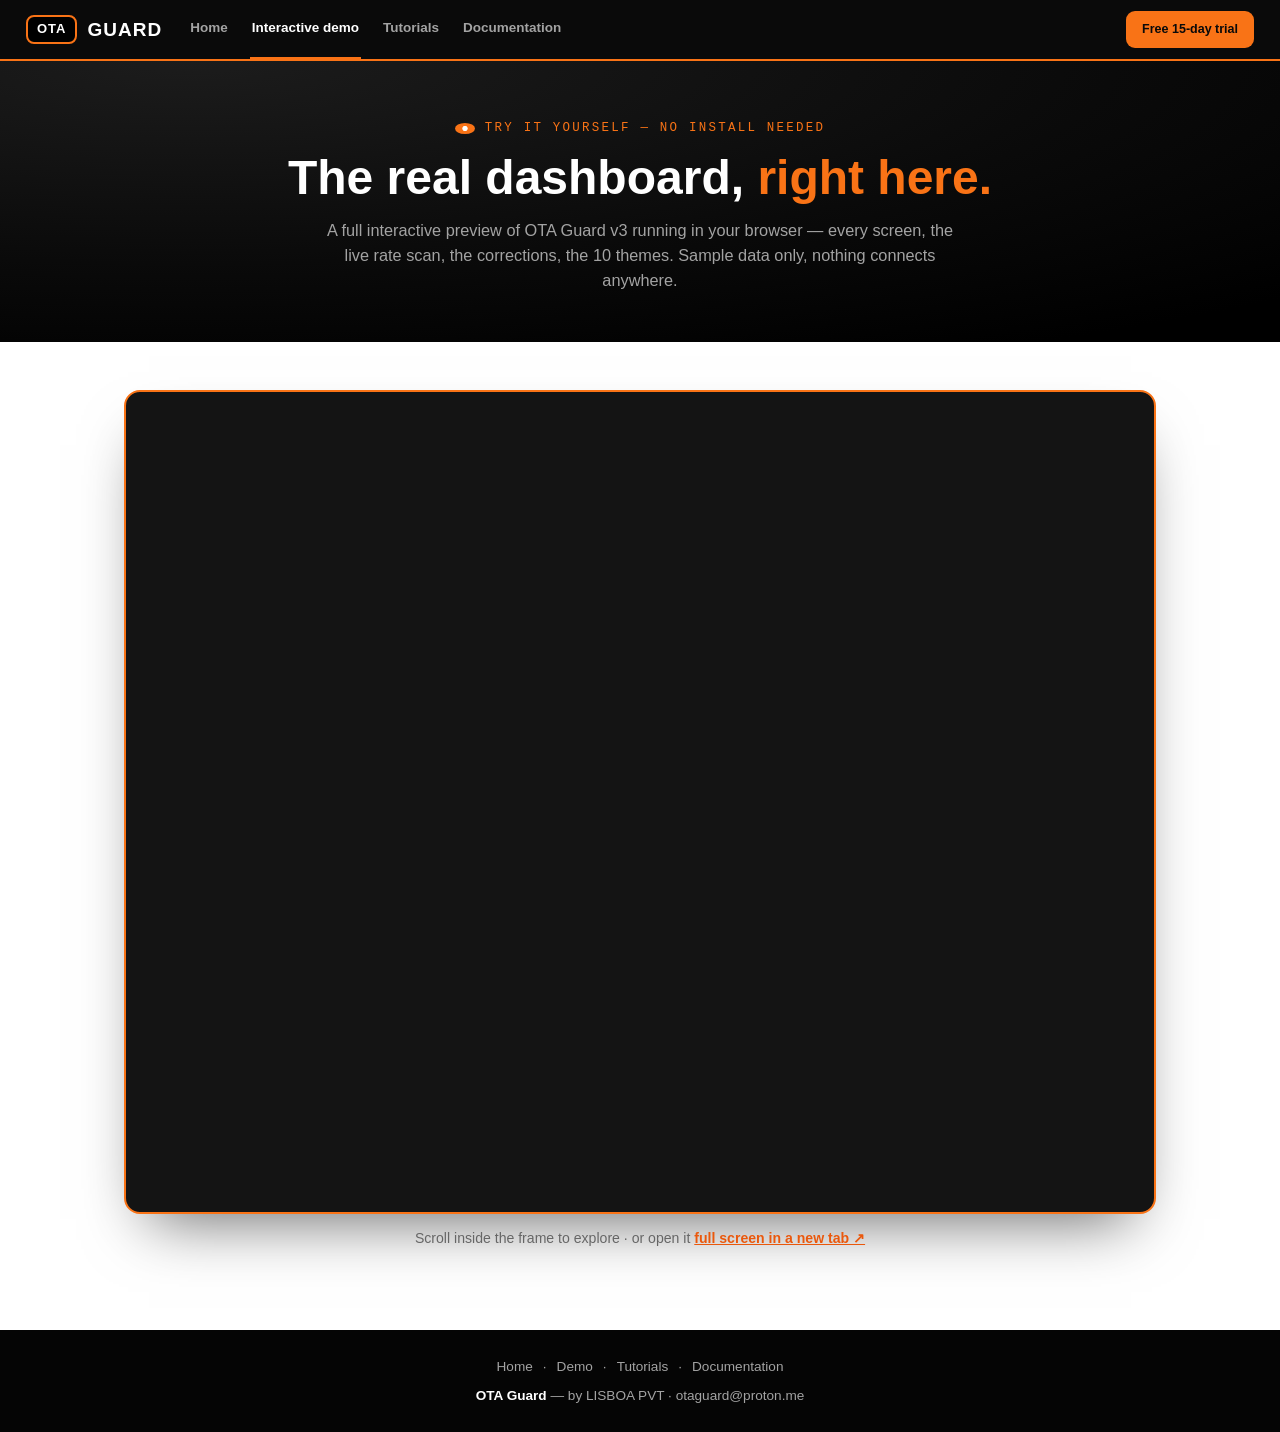
==== demo.html @ 95d6faa0 "Add files via upload" ====
<!DOCTYPE html>
<html lang="en">
<head>
<meta charset="UTF-8">
<meta name="viewport" content="width=device-width, initial-scale=1.0">
<title>OTA Guard — Interactive demo</title>
<link rel="icon" type="image/svg+xml" href="assets/logo.svg">
<link rel="stylesheet" href="site.css">
</head>
<body class="sub">

<nav class="sitenav">
  <a class="brand" href="index.html"><span class="og">OTA</span> GUARD</a>
  <div class="links">
    <a href="index.html">Home</a>
    <a href="demo.html" class="on">Interactive demo</a>
    <a href="tutorials.html">Tutorials</a>
    <a href="docs.html">Documentation</a>
  </div>
  <a class="cta" href="https://jangalagoa.github.io/OTA-GUARD-Start-the-15-day-trial/">Free 15-day trial</a>
</nav>

<header class="sub-hero">
  <div class="eyebrow">Try it yourself — no install needed</div>
  <h1>The real dashboard, <em>right here.</em></h1>
  <p>A full interactive preview of OTA Guard v3 running in your browser — every screen,
  the live rate scan, the corrections, the 10 themes. Sample data only, nothing connects anywhere.</p>
</header>

<main class="sub-main">
  <div class="demo-frame">
    <iframe src="https://jangalagoa.github.io/otaguard-interactive-demo/" title="OTA Guard interactive demo"></iframe>
  </div>
  <p class="demo-note">Scroll inside the frame to explore · or open it
  <a href="https://jangalagoa.github.io/otaguard-interactive-demo/" target="_blank" rel="noopener" style="color:var(--orange-deep);font-weight:600;">full screen in a new tab ↗</a></p>
</main>

<footer class="sitefoot">
  <div class="links">
    <a href="index.html">Home</a>·<a href="demo.html">Demo</a>·<a href="tutorials.html">Tutorials</a>·<a href="docs.html">Documentation</a>
  </div>
  <div><b>OTA Guard</b> — by LISBOA PVT · otaguard@proton.me</div>
</footer>

</body>
</html>
---- site.css ----
/* ═══ OTA Guard site — shared styles (nav / footer / page shells) ═══ */
:root{
  --black:#0A0A0A; --black2:#141414; --black3:#262626;
  --orange:#F97316; --orange-soft:#FB923C; --orange-deep:#EA580C;
  --orange-tint:#FFF7ED; --orange-line:#FFEDD5;
  --ink:#171717; --muted-dark:#A3A3A3; --muted-light:#666666;
  --paper:#FAFAFA; --line:#E5E5E5;
  --display:"Pricedown Bl","Pricedown","Arial Black",sans-serif;
  --sans:"Inter",-apple-system,"Segoe UI",sans-serif;
  --mono:"IBM Plex Mono",monospace;
}
@font-face{
  font-family:"Pricedown Bl"; font-style:normal; font-weight:900;
  src:url([data-uri]) format("woff");
}
@import url('https://fonts.googleapis.com/css2?family=Inter:wght@400;500;600;700&family=IBM+Plex+Mono:wght@400;500&display=swap');

*{ margin:0; padding:0; box-sizing:border-box; }
body.sub{ font-family:var(--sans); background:#fff; color:var(--ink); line-height:1.55; }
a{ color:inherit; }

/* ── Site nav (all pages) ── */
.sitenav{ background:var(--black); border-bottom:2px solid var(--orange);
  display:flex; align-items:center; gap:26px; padding:0 26px; position:sticky; top:0; z-index:40; }
.sitenav .brand{ font-family:var(--display); font-weight:900; font-size:19px; color:#fff;
  letter-spacing:1px; display:flex; align-items:center; gap:10px; padding:10px 0; text-decoration:none; }
.sitenav .brand .og{ display:inline-block; background:#000; border:2px solid var(--orange); border-radius:8px;
  padding:2px 9px; font-size:13px; }
.sitenav .links{ display:flex; gap:20px; flex:1; }
.sitenav .links a{ color:var(--muted-dark); text-decoration:none; font-size:13.5px; font-weight:600;
  padding:18px 2px; border-bottom:2.5px solid transparent; }
.sitenav .links a:hover{ color:var(--orange-soft); }
.sitenav .links a.on{ color:#fff; border-bottom-color:var(--orange); }
.sitenav .cta{ background:var(--orange); color:var(--black); font-weight:700; font-size:12.5px;
  text-decoration:none; padding:9px 16px; border-radius:9px; white-space:nowrap; }
.sitenav .cta:hover{ background:var(--orange-soft); }
@media (max-width:820px){ .sitenav{ flex-wrap:wrap; gap:10px; padding:10px 16px; }
  .sitenav .links{ order:3; width:100%; gap:14px; } .sitenav .links a{ padding:6px 0; } }

/* ── Sub-page shells ── */
.sub-hero{ background:radial-gradient(120% 120% at 15% 0%, #1C1C1C 0%, var(--black) 60%, #000 100%);
  color:#fff; padding:56px 26px 48px; text-align:center; }
.sub-hero .eyebrow{ font-family:var(--mono); font-size:.78rem; letter-spacing:.18em; text-transform:uppercase;
  color:var(--orange); display:inline-flex; align-items:center; gap:10px; margin-bottom:14px; }
.sub-hero .eyebrow::before{ content:""; width:20px; height:11px; border-radius:50%;
  background:radial-gradient(circle at 50% 50%, #fff 0 2.3px, var(--orange) 3px 100%); }
.sub-hero h1{ font-family:var(--display); font-weight:900; font-size:clamp(2rem,4vw,3rem); line-height:1.08; }
.sub-hero h1 em{ font-style:normal; color:var(--orange); }
.sub-hero p{ color:var(--muted-dark); max-width:640px; margin:14px auto 0; font-size:1.02rem; }
.sub-main{ max-width:1080px; margin:0 auto; padding:48px 24px 80px; }

.sitefoot{ background:#050505; color:var(--muted-dark); padding:26px; font-size:.85rem; text-align:center; }
.sitefoot b{ color:#fff; }
.sitefoot .links{ margin-bottom:8px; }
.sitefoot a{ color:var(--muted-dark); text-decoration:none; margin:0 10px; }
.sitefoot a:hover{ color:var(--orange-soft); }

/* ── Cards ── */
.cards{ display:grid; grid-template-columns:repeat(auto-fill,minmax(300px,1fr)); gap:20px; }
.card{ border:1px solid var(--line); border-radius:16px; padding:24px; background:#fff;
  display:flex; flex-direction:column; gap:10px; transition:border-color .15s ease, transform .15s ease; }
.card:hover{ border-color:var(--orange); transform:translateY(-2px); }
.card .ic{ font-size:26px; }
.card h3{ font-size:1.05rem; }
.card p{ color:var(--muted-light); font-size:.92rem; flex:1; }
.card .acts{ display:flex; gap:9px; flex-wrap:wrap; }
.btn{ display:inline-flex; align-items:center; gap:7px; border-radius:10px; padding:10px 18px;
  font-weight:600; font-size:.92rem; text-decoration:none; cursor:pointer; border:1px solid transparent;
  font-family:inherit; }
.btn.primary{ background:var(--orange); color:var(--black); }
.btn.primary:hover{ background:var(--orange-soft); }
.btn.ghost{ background:transparent; border-color:var(--line); color:var(--ink); }
.btn.ghost:hover{ border-color:var(--orange); color:var(--orange-deep); }
.btn.dark{ background:var(--black); color:#fff; }

/* ── Demo page ── */
.demo-frame{ border:2px solid var(--orange); border-radius:16px; overflow:hidden;
  box-shadow:0 30px 60px -25px rgba(0,0,0,.6); background:var(--black2); }
.demo-frame iframe{ width:100%; height:820px; border:none; display:block; }
.demo-note{ text-align:center; color:var(--muted-light); font-size:.88rem; margin-top:14px; }

/* ── Tutorials ── */
.vid{ border:1px solid var(--line); border-radius:16px; overflow:hidden; background:#fff; }
.vid .emb{ position:relative; padding-top:56.25%; background:var(--black2); }
.vid .emb iframe{ position:absolute; inset:0; width:100%; height:100%; border:none; }
.vid .ph{ position:absolute; inset:0; display:flex; flex-direction:column; gap:8px;
  align-items:center; justify-content:center; color:var(--muted-dark); background:
  radial-gradient(100% 100% at 50% 0%, #1C1C1C 0%, var(--black) 70%); }
.vid .ph .play{ width:58px; height:58px; border-radius:50%; background:var(--orange);
  display:flex; align-items:center; justify-content:center; color:var(--black); font-size:22px; }
.vid .meta{ padding:14px 18px; }
.vid .meta h3{ font-size:1rem; margin-bottom:4px; }
.vid .meta span{ color:var(--muted-light); font-size:.85rem; }

/* ── Docs page ── */
.doc-card .path{ font-family:var(--mono); font-size:.75rem; color:var(--muted-light); }
.doc-note{ background:var(--orange-tint); border:1px solid var(--orange-line); border-radius:12px;
  padding:14px 18px; font-size:.92rem; color:#7C2D12; margin-bottom:26px; }
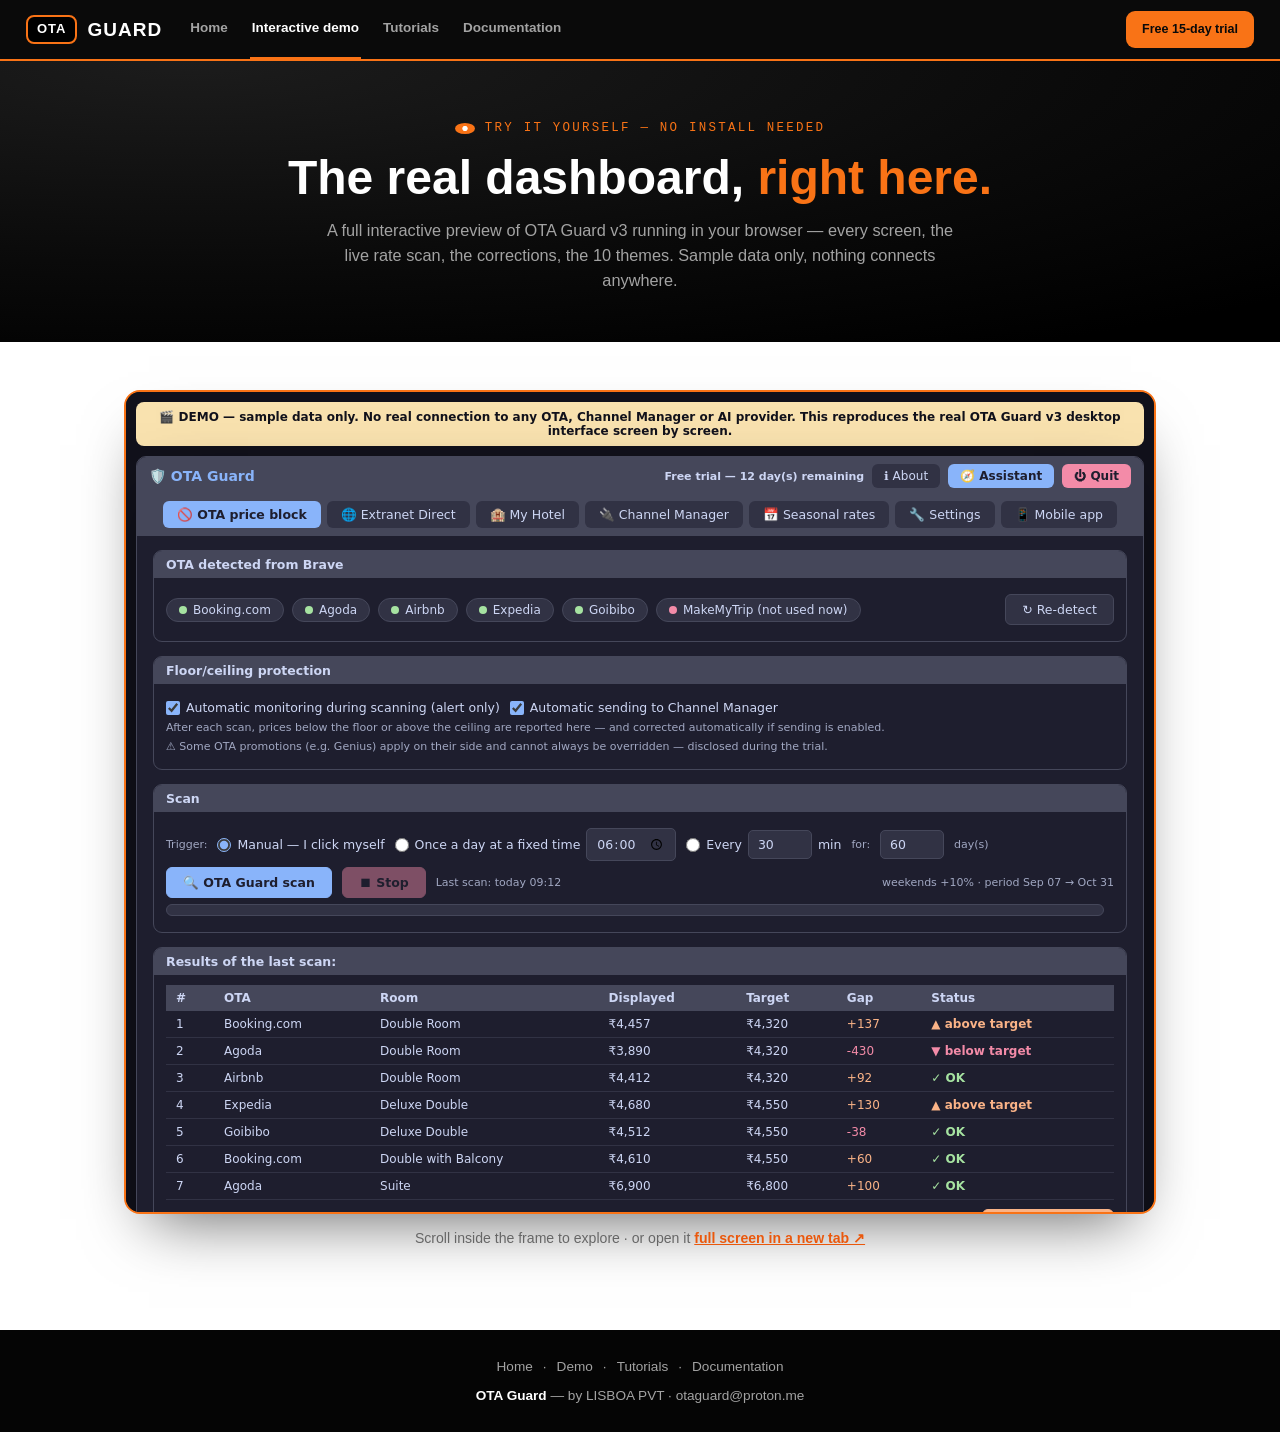
==== commit a7edcec6: "Add files via upload" ====
--- a/demo.html
+++ b/demo.html
@@ -1,46 +1,46 @@
-<!DOCTYPE html>
-<html lang="en">
-<head>
-<meta charset="UTF-8">
-<meta name="viewport" content="width=device-width, initial-scale=1.0">
-<title>OTA Guard — Interactive demo</title>
-<link rel="icon" type="image/svg+xml" href="assets/logo.svg">
-<link rel="stylesheet" href="site.css">
-</head>
-<body class="sub">
-
-<nav class="sitenav">
-  <a class="brand" href="index.html"><span class="og">OTA</span> GUARD</a>
-  <div class="links">
-    <a href="index.html">Home</a>
-    <a href="demo.html" class="on">Interactive demo</a>
-    <a href="tutorials.html">Tutorials</a>
-    <a href="docs.html">Documentation</a>
-  </div>
-  <a class="cta" href="https://jangalagoa.github.io/OTA-GUARD-Start-the-15-day-trial/">Free 15-day trial</a>
-</nav>
-
-<header class="sub-hero">
-  <div class="eyebrow">Try it yourself — no install needed</div>
-  <h1>The real dashboard, <em>right here.</em></h1>
-  <p>A full interactive preview of OTA Guard v3 running in your browser — every screen,
-  the live rate scan, the corrections, the 10 themes. Sample data only, nothing connects anywhere.</p>
-</header>
-
-<main class="sub-main">
-  <div class="demo-frame">
-    <iframe src="https://jangalagoa.github.io/otaguard-interactive-demo/" title="OTA Guard interactive demo"></iframe>
-  </div>
-  <p class="demo-note">Scroll inside the frame to explore · or open it
-  <a href="https://jangalagoa.github.io/otaguard-interactive-demo/" target="_blank" rel="noopener" style="color:var(--orange-deep);font-weight:600;">full screen in a new tab ↗</a></p>
-</main>
-
-<footer class="sitefoot">
-  <div class="links">
-    <a href="index.html">Home</a>·<a href="demo.html">Demo</a>·<a href="tutorials.html">Tutorials</a>·<a href="docs.html">Documentation</a>
-  </div>
-  <div><b>OTA Guard</b> — by LISBOA PVT · otaguard@proton.me</div>
-</footer>
-
-</body>
-</html>
+<!DOCTYPE html>
+<html lang="en">
+<head>
+<meta charset="UTF-8">
+<meta name="viewport" content="width=device-width, initial-scale=1.0">
+<title>OTA Guard — Interactive demo</title>
+<link rel="icon" type="image/svg+xml" href="assets/logo.svg">
+<link rel="stylesheet" href="site.css">
+</head>
+<body class="sub">
+
+<nav class="sitenav">
+  <a class="brand" href="index.html"><span class="og">OTA</span> GUARD</a>
+  <div class="links">
+    <a href="index.html">Home</a>
+    <a href="demo.html" class="on">Interactive demo</a>
+    <a href="tutorials.html">Tutorials</a>
+    <a href="docs.html">Documentation</a>
+  </div>
+  <a class="cta" href="https://jangalagoa.github.io/OTA-GUARD-Start-the-15-day-trial/">Free 15-day trial</a>
+</nav>
+
+<header class="sub-hero">
+  <div class="eyebrow">Try it yourself — no install needed</div>
+  <h1>The real dashboard, <em>right here.</em></h1>
+  <p>A full interactive preview of OTA Guard v3 running in your browser — every screen,
+  the live rate scan, the corrections, the 10 themes. Sample data only, nothing connects anywhere.</p>
+</header>
+
+<main class="sub-main">
+  <div class="demo-frame">
+    <iframe src="demo/index.html" title="OTA Guard interactive demo"></iframe>
+  </div>
+  <p class="demo-note">Scroll inside the frame to explore · or open it
+  <a href="demo/index.html" target="_blank" rel="noopener" style="color:var(--orange-deep);font-weight:600;">full screen in a new tab ↗</a></p>
+</main>
+
+<footer class="sitefoot">
+  <div class="links">
+    <a href="index.html">Home</a>·<a href="demo.html">Demo</a>·<a href="tutorials.html">Tutorials</a>·<a href="docs.html">Documentation</a>
+  </div>
+  <div><b>OTA Guard</b> — by LISBOA PVT · otaguard@proton.me</div>
+</footer>
+
+</body>
+</html>
